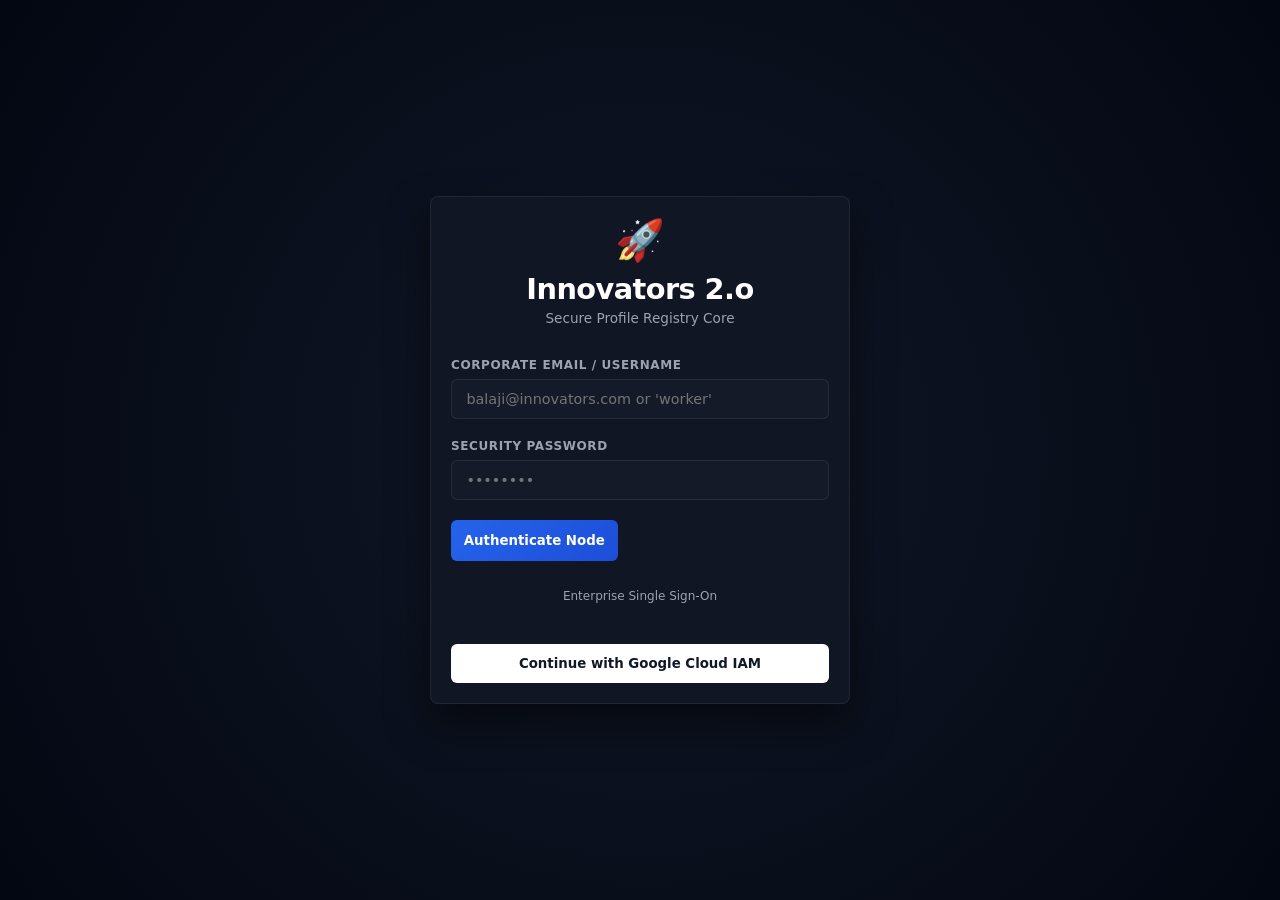
==== index.html @ ee692e18 "Add files via upload" ====
<!DOCTYPE html>
<html lang="en" data-theme="dark">
<head>
    <meta charset="UTF-8">
    <meta name="viewport" content="width=device-width, initial-scale=1.0">
    <title>Innovators 2.o - Enterprise Entry Node</title>
    <link rel="stylesheet" href="css/style.css">
</head>
<body>

    <div id="toast-container" class="toast-container"></div>

    <div class="login-page-wrapper">
        <div class="ambient-glow glow-1"></div>
        <div class="ambient-glow glow-2"></div>
        
        <div class="glass-card login-card animate-fade-in">
            <div class="login-header">
                <div class="company-logo-badge">🚀</div>
                <h1 class="brand-title">Innovators 2.o</h1>
                <p class="brand-tagline">Secure Profile Registry Core</p>
            </div>
            
            <form id="login-form" class="auth-form">
                <div class="form-group">
                    <label>Corporate Email / Username</label>
                    <input type="text" id="login-email" placeholder="balaji@innovators.com or 'worker'" required autocomplete="off">
                </div>
                <div class="form-group">
                    <label>Security Password</label>
                    <input type="password" id="login-password" placeholder="••••••••" required autocomplete="off">
                </div>
                <button type="submit" class="primary-btn full-width">Authenticate Node</button>
            </form>

            <div class="oauth-divider"><span>Enterprise Single Sign-On</span></div>
            <button type="button" id="btn-google-login" class="google-btn">Continue with Google Cloud IAM</button>
        </div>
    </div>

    <div id="google-modal-portal" class="modal-backdrop hidden">
        <div class="glass-card modal-window animate-fade-in">
            <h3>Google Workspace Identity Linker</h3>
            <p style="margin-bottom: 1.5rem; color: var(--text-secondary); font-size: 0.9rem;">Select an active profile connection state to bypass manual validation entry:</p>
            <div class="google-profiles-list">
                <button class="google-profile-option" data-target-email="balaji@innovators.com">
                    <div class="g-avatar">👑</div>
                    <div class="g-info"><h4>Balaji (Head Director)</h4><p>balaji@innovators.com</p></div>
                </button>
                <button class="google-profile-option" data-target-email="worker">
                    <div class="g-avatar">👨‍💻</div>
                    <div class="g-info"><h4>Arun Kumar S (Worker Node)</h4><p>worker@innovators.com</p></div>
                </button>
            </div>
            <button type="button" class="secondary-btn full-width" id="close-google-modal" style="margin-top: 1.25rem;">Cancel Link</button>
        </div>
    </div>

    <script src="js/app.js"></script>
</body>
</html>
---- css/style.css ----
/* ==========================================================================
   INNOVATORS 2.O PRESTIGE THEME MATRICES - UNIFIED CONFIG
   ========================================================================== */

:root {
    --bg-primary: #0A0D1A;
    --bg-secondary: #111625;
    --bg-glass: rgba(17, 22, 37, 0.7);
    --border-glass: rgba(255, 255, 255, 0.07);
    --primary-color: #2563EB;
    --primary-hover: #1D4ED8;
    --gold-accent: #EAB308;
    --text-main: #F3F4F6;
    --text-secondary: #9CA3AF;
}

* { margin: 0; padding: 0; box-sizing: border-box; font-family: system-ui, -apple-system, sans-serif; }
body { background-color: var(--bg-primary); color: var(--text-main); overflow-x: hidden; height: 100vh; }

/* REGISTRY AUTH CONTROL VISUALS */
.login-page-wrapper {
    position: relative; height: 100vh; display: flex; align-items: center; justify-content: center;
    background: radial-gradient(circle at 50% 50%, #111827, #030712);
}
.login-card { width: 100%; max-width: 420px; padding: 2.5rem; border-radius: 14px; background: var(--bg-glass); border: 1px solid var(--border-glass); backdrop-filter: blur(14px); box-shadow: 0 20px 40px rgba(0,0,0,0.5); }
.login-header { text-align: center; margin-bottom: 2rem; }
.company-logo-badge { font-size: 2.5rem; margin-bottom: 0.5rem; }
.brand-title { font-size: 1.8rem; font-weight: 800; color: #FFF; letter-spacing: -0.02em; }
.brand-tagline { color: var(--text-secondary); font-size: 0.85rem; margin-top: 0.25rem; }

/* REUSABLE PREMIUM ELEMENT DECORATIONS */
.form-group { margin-bottom: 1.25rem; display: flex; flex-direction: column; gap: 0.4rem; }
.form-group label { font-size: 0.75rem; font-weight: 700; color: var(--text-secondary); text-transform: uppercase; letter-spacing: 0.05em; }
.form-group input, .form-group select, .form-group textarea {
    padding: 0.7rem 0.9rem; background: rgba(255,255,255,0.02); border: 1px solid var(--border-glass); border-radius: 6px; color: #FFF; font-size: 0.9rem; transition: all 0.2s;
}
.form-group input:focus, .form-group select:focus, .form-group textarea:focus { outline: none; border-color: var(--primary-color); background: rgba(255,255,255,0.05); }

/* SYSTEM ACTION BUTTON CHANNELS */
.primary-btn { background: linear-gradient(135deg, var(--primary-color), var(--primary-hover)); color: white; border: none; padding: 0.8rem; border-radius: 6px; font-weight: 600; cursor: pointer; transition: transform 0.1s, opacity 0.2s; }
.primary-btn:hover { opacity: 0.95; }
.primary-btn:active { transform: scale(0.98); }
.secondary-btn { background: rgba(255,255,255,0.04); border: 1px solid var(--border-glass); color: var(--text-main); padding: 0.5rem 1rem; border-radius: 6px; cursor: pointer; font-size: 0.85rem; }
.secondary-btn:hover { background: rgba(255,255,255,0.08); }
.google-btn { width: 100%; padding: 0.75rem; background: #FFF; color: #111827; border: none; border-radius: 6px; font-weight: 600; cursor: pointer; margin-top: 1rem; }
.oauth-divider { text-align: center; margin: 1.5rem 0; position: relative; }
.oauth-divider span { background: #111625; padding: 0 0.75rem; color: var(--text-secondary); font-size: 0.75rem; }

/* MODAL SELECTION SYSTEMS */
.modal-backdrop { position: fixed; top: 0; left: 0; width: 100%; height: 100%; background: rgba(0,0,0,0.8); display: flex; align-items: center; justify-content: center; z-index: 999; }
.modal-window { width: 90%; max-width: 440px; padding: 2rem; border-radius: 12px; background: var(--bg-secondary); border: 1px solid var(--border-glass); }
.google-profile-option { display: flex; align-items: center; gap: 1rem; width: 100%; padding: 0.85rem; background: rgba(255,255,255,0.02); border: 1px solid var(--border-glass); border-radius: 6px; margin-top: 0.75rem; cursor: pointer; text-align: left; color: white; }
.google-profile-option:hover { border-color: var(--gold-accent); background: rgba(255,255,255,0.05); }
.g-avatar { font-size: 1.5rem; }
.g-info h4 { font-size: 0.9rem; margin-bottom: 0.1rem; }
.g-info p { font-size: 0.75rem; color: var(--text-secondary); }

/* MAIN FRAME PANELS STRATEGIES */
.dashboard-root-container { display: flex; height: 100vh; width: 100vw; overflow: hidden; }
.sidebar-wrapper { width: 260px; background: var(--bg-secondary); border-right: 1px solid var(--border-glass); display: flex; flex-direction: column; justify-content: space-between; padding: 1.25rem; flex-shrink: 0; }
.sidebar-brand { display: flex; align-items: center; gap: 0.5rem; margin-bottom: 1.5rem; }
.sidebar-nav { display: flex; flex-direction: column; gap: 0.4rem; flex: 1; }
.nav-item-link { display: block; padding: 0.75rem 0.9rem; color: var(--text-secondary); text-decoration: none; border-radius: 6px; font-size: 0.85rem; font-weight: 500; transition: all 0.2s; }
.nav-item-link:hover, .nav-item-link.active { background: rgba(37, 99, 235, 0.1); color: #FFF; }
.nav-item-link.active { border-left: 3px solid var(--primary-color); color: white; }
.sidebar-footer { border-top: 1px solid var(--border-glass); padding-top: 1rem; }
.user-quick-profile { display: flex; align-items: center; gap: 0.5rem; margin-bottom: 0.75rem; }
.avatar-small { width: 32px; height: 32px; background: var(--primary-color); border-radius: 50%; display: flex; align-items: center; justify-content: center; font-weight: bold; font-size: 0.85rem; }
.user-quick-profile .meta h4 { font-size: 0.85rem; white-space: nowrap; overflow: hidden; text-overflow: ellipsis; max-width: 160px; }
.user-quick-profile .meta p { font-size: 0.7rem; }
.logout-trigger { width: 100%; padding: 0.45rem; background: rgba(239, 68, 68, 0.08); color: #EF4444; border: 1px solid rgba(239,68,68,0.15); border-radius: 6px; cursor: pointer; font-size: 0.8rem; }
.logout-trigger:hover { background: rgba(239, 68, 68, 0.15); }

.main-content-window { flex: 1; display: flex; flex-direction: column; background: var(--bg-primary); overflow: hidden; }
.top-nav-bar { height: 60px; border-bottom: 1px solid var(--border-glass); display: flex; align-items: center; justify-content: space-between; padding: 0 1.5rem; background: var(--bg-secondary); flex-shrink: 0; }
.top-nav-bar h2 { font-size: 1.1rem; color: #FFF; }
.live-clock-widget { font-family: monospace; font-size: 0.9rem; color: var(--gold-accent); background: rgba(0,0,0,0.2); padding: 0.25rem 0.6rem; border-radius: 4px; border: 1px solid var(--border-glass); }

.dispatch-banner { background: linear-gradient(90deg, #7C2D12, #9A3412); padding: 0.6rem 1.5rem; font-size: 0.8rem; border-bottom: 1px solid rgba(249,115,22,0.2); color: #FFEDD5; }
.dashboard-viewport-scroll { flex: 1; overflow-y: auto; }
.view-padding { padding: 1.5rem; }

/* COMPONENT CARDS ARRAYS */
.welcome-banner-hero { padding: 2rem; border-radius: 8px; background: linear-gradient(135deg, #1E3A8A, #172554); margin-bottom: 1.5rem; }
.welcome-banner-hero.admin-gradient { background: linear-gradient(135deg, #4C1D95, #2E1065); }
.welcome-banner-hero h1 { font-size: 1.5rem; margin-bottom: 0.4rem; letter-spacing: -0.01em; }
.welcome-banner-hero p { font-size: 0.85rem; color: #E2E8F0; opacity: 0.9; }

.glass-card { background: var(--bg-secondary); border: 1px solid var(--border-glass); border-radius: 8px; padding: 1.25rem; }
.dynamic-gap { margin-bottom: 1.25rem; }
.grid-form { display: grid; grid-template-columns: repeat(auto-fit, minmax(200px, 1fr)); gap: 1rem; }
.full-width { grid-column: 1 / -1; }
.form-section-divider { border-bottom: 1px solid var(--border-glass); margin: 0.5rem 0; padding-bottom: 0.2rem; font-weight: 700; color: var(--gold-accent); font-size: 0.8rem; text-transform: uppercase; letter-spacing: 0.05em; }

.dispatch-form-layout { display: flex; gap: 1rem; flex-wrap: wrap; align-items: flex-end; }

/* EDIT PROFILE STRUCTS */
.profile-layout-header { display: flex; align-items: center; gap: 1.25rem; margin-bottom: 1.5rem; padding-bottom: 1.25rem; border-bottom: 1px solid var(--border-glass); }
.avatar-large-preview { width: 64px; height: 64px; background: var(--primary-color); border-radius: 50%; display: flex; align-items: center; justify-content: center; font-size: 1.75rem; font-weight: 800; border: 2px solid var(--border-glass); }
.header-text-block h2 { font-size: 1.3rem; color: #FFF; }
.badge-role { font-size: 0.8rem; font-weight: 600; }

/* COMPREHENSIVE DATA OVERVIEW TABLES */
.control-table-wrapper { padding: 0; overflow: hidden; }
.table-header-toolbar { padding: 1rem 1.25rem; display: flex; justify-content: space-between; align-items: center; border-bottom: 1px solid var(--border-glass); gap: 1rem; flex-wrap: wrap; }
.table-header-toolbar h3 { font-size: 1rem; }
.table-header-toolbar input { padding: 0.45rem 0.8rem; background: var(--bg-primary); border: 1px solid var(--border-glass); border-radius: 6px; color: white; width: 260px; font-size: 0.85rem; }
.table-scroll-container { overflow-x: auto; }
.data-table-premium { width: 100%; border-collapse: collapse; text-align: left; font-size: 0.85rem; min-width: 800px; }
.data-table-premium th { background: rgba(0,0,0,0.15); padding: 0.85rem 1rem; color: var(--text-secondary); font-weight: 600; border-bottom: 1px solid var(--border-glass); text-transform: uppercase; font-size: 0.75rem; letter-spacing: 0.02em; }
.data-table-premium td { padding: 1rem; border-bottom: 1px solid var(--border-glass); vertical-align: top; line-height: 1.4; }

.status-pill { display: inline-block; padding: 0.15rem 0.4rem; border-radius: 4px; font-size: 0.7rem; font-weight: bold; background: rgba(255,255,255,0.06); color: var(--text-main); }

/* SYSTEM TOAST ALERTS */
.toast-container { position: fixed; bottom: 1.5rem; right: 1.5rem; z-index: 10000; display: flex; flex-direction: column; gap: 0.5rem; }
.toast-msg { background: #059669; color: white; padding: 0.75rem 1.25rem; border-radius: 6px; box-shadow: 0 10px 15px rgba(0,0,0,0.4); font-weight: 500; font-size: 0.85rem; }
.toast-msg.error { background: #DC2626; }

/* UTILITIES & ANIMATIONS */
.hidden { display: none !important; }
.gold-text { color: var(--gold-accent); }
.animate-fade-in { animation: fadeIn 0.25s cubic-bezier(0.4, 0, 0.2, 1); }
@keyframes fadeIn { from { opacity: 0; transform: translateY(4px); } to { opacity: 1; transform: translateY(0); } }
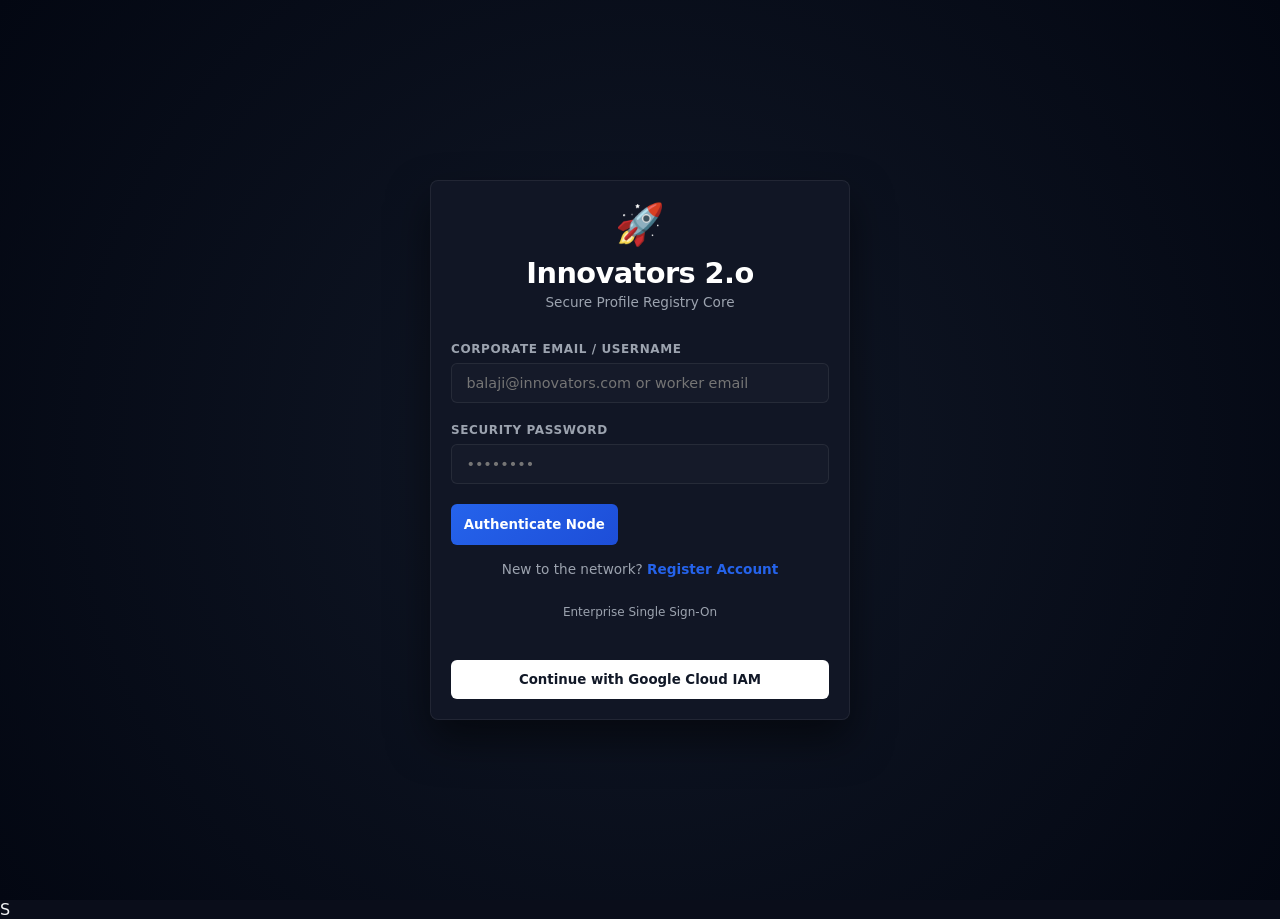
==== commit 3616ba17: "Update index.html" ====
--- a/index.html
+++ b/index.html
@@ -21,17 +21,47 @@
                 <p class="brand-tagline">Secure Profile Registry Core</p>
             </div>
             
-            <form id="login-form" class="auth-form">
-                <div class="form-group">
-                    <label>Corporate Email / Username</label>
-                    <input type="text" id="login-email" placeholder="balaji@innovators.com or 'worker'" required autocomplete="off">
-                </div>
-                <div class="form-group">
-                    <label>Security Password</label>
-                    <input type="password" id="login-password" placeholder="••••••••" required autocomplete="off">
-                </div>
-                <button type="submit" class="primary-btn full-width">Authenticate Node</button>
-            </form>
+            <div id="login-panel">
+                <form id="login-form" class="auth-form">
+                    <div class="form-group">
+                        <label>Corporate Email / Username</label>
+                        <input type="text" id="login-email" placeholder="balaji@innovators.com or worker email" required autocomplete="off">
+                    </div>
+                    <div class="form-group">
+                        <label>Security Password</label>
+                        <input type="password" id="login-password" placeholder="••••••••" required autocomplete="off">
+                    </div>
+                    <button type="submit" class="primary-btn full-width">Authenticate Node</button>
+                </form>
+                <p style="text-align: center; margin-top: 1rem; font-size: 0.85rem; color: var(--text-secondary);">
+                    New to the network? <a href="#" id="go-to-register" style="color: var(--primary-color); text-decoration: none; font-weight: 600;">Register Account</a>
+                </p>
+            </div>
+
+            <div id="register-panel" class="hidden">
+                <form id="register-form" class="auth-form">
+                    <div class="form-group">
+                        <label>Full Legal Name</label>
+                        <input type="text" id="reg-name" placeholder="Arun Kumar S" required autocomplete="off">
+                    </div>
+                    <div class="form-group">
+                        <label>Corporate Email</label>
+                        <input type="email" id="reg-email" placeholder="username@innovators.com" required autocomplete="off">
+                    </div>
+                    <div class="form-group">
+                        <label>Create Security Password</label>
+                        <input type="password" id="reg-password" placeholder="••••••••" required autocomplete="off">
+                    </div>
+                    <div class="form-group">
+                        <label>Department Core Hub</label>
+                        <input type="text" id="reg-dept" placeholder="Full Stack Core" required autocomplete="off">
+                    </div>
+                    <button type="submit" class="primary-btn full-width" style="background: linear-gradient(135deg, #10B981, #059669);">Create Account & Registry Node</button>
+                </form>
+                <p style="text-align: center; margin-top: 1rem; font-size: 0.85rem; color: var(--text-secondary);">
+                    Already verified? <a href="#" id="go-to-login" style="color: var(--primary-color); text-decoration: none; font-weight: 600;">Back to Login</a>
+                </p>
+            </div>
 
             <div class="oauth-divider"><span>Enterprise Single Sign-On</span></div>
             <button type="button" id="btn-google-login" class="google-btn">Continue with Google Cloud IAM</button>
@@ -58,4 +88,4 @@
 
     <script src="js/app.js"></script>
 </body>
-</html>+</html>S
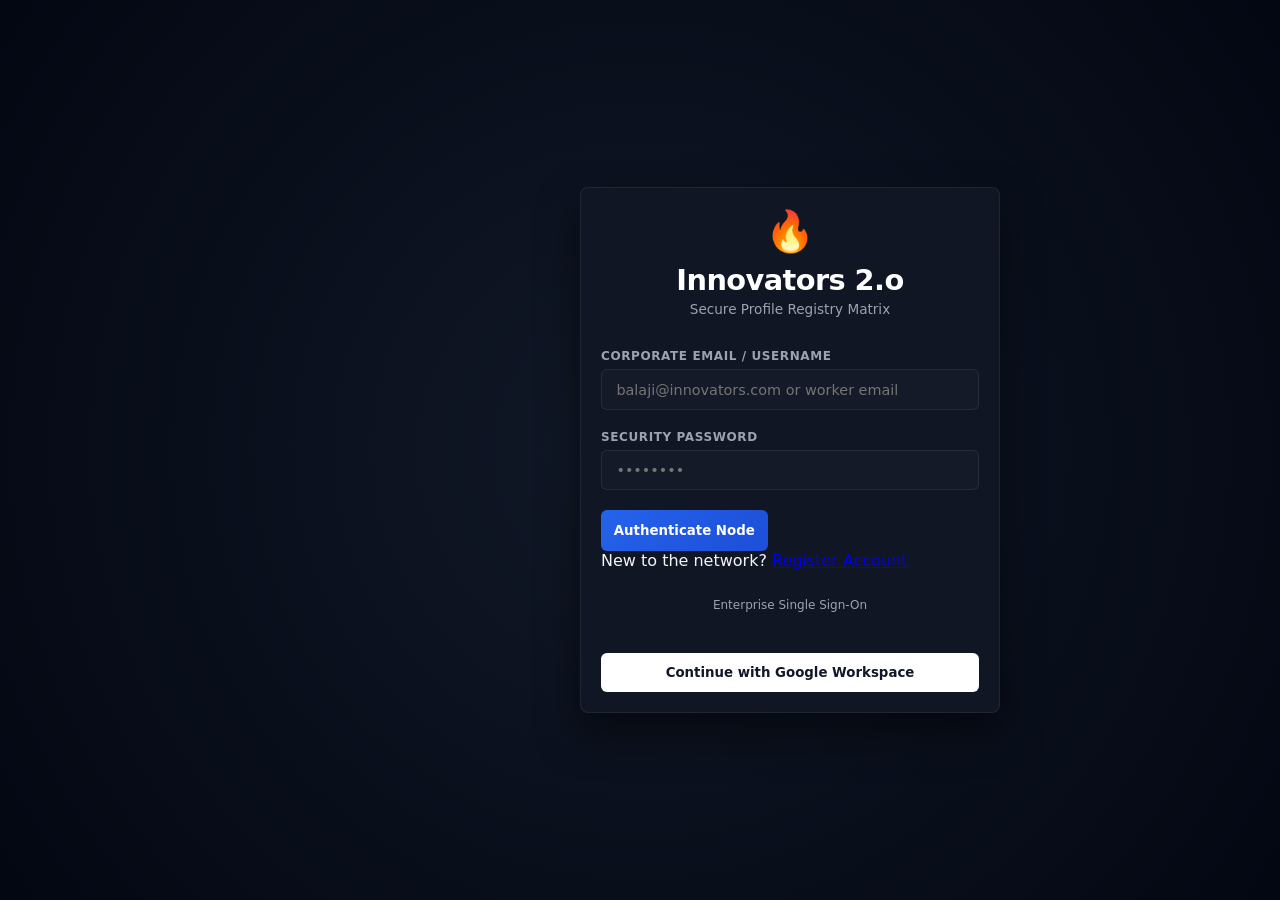
==== commit af4ecb91: "Update index.html" ====
--- a/index.html
+++ b/index.html
@@ -3,7 +3,7 @@
 <head>
     <meta charset="UTF-8">
     <meta name="viewport" content="width=device-width, initial-scale=1.0">
-    <title>Innovators 2.o - Enterprise Entry Node</title>
+    <title>Innovators 2.o - Security Gateway Node</title>
     <link rel="stylesheet" href="css/style.css">
 </head>
 <body>
@@ -11,14 +11,14 @@
     <div id="toast-container" class="toast-container"></div>
 
     <div class="login-page-wrapper">
-        <div class="ambient-glow glow-1"></div>
-        <div class="ambient-glow glow-2"></div>
+        <canvas id="login-fire-canvas"></canvas>
+        <div class="fire-overlay-glow"></div>
         
         <div class="glass-card login-card animate-fade-in">
             <div class="login-header">
-                <div class="company-logo-badge">🚀</div>
+                <div class="company-logo-badge">🔥</div>
                 <h1 class="brand-title">Innovators 2.o</h1>
-                <p class="brand-tagline">Secure Profile Registry Core</p>
+                <p class="brand-tagline">Secure Profile Registry Matrix</p>
             </div>
             
             <div id="login-panel">
@@ -31,10 +31,10 @@
                         <label>Security Password</label>
                         <input type="password" id="login-password" placeholder="••••••••" required autocomplete="off">
                     </div>
-                    <button type="submit" class="primary-btn full-width">Authenticate Node</button>
+                    <button type="submit" class="primary-btn full-width fire-button">Authenticate Node</button>
                 </form>
-                <p style="text-align: center; margin-top: 1rem; font-size: 0.85rem; color: var(--text-secondary);">
-                    New to the network? <a href="#" id="go-to-register" style="color: var(--primary-color); text-decoration: none; font-weight: 600;">Register Account</a>
+                <p class="panel-switch-text">
+                    New to the network? <a href="#" id="go-to-register">Register Account</a>
                 </p>
             </div>
 
@@ -56,36 +56,35 @@
                         <label>Department Core Hub</label>
                         <input type="text" id="reg-dept" placeholder="Full Stack Core" required autocomplete="off">
                     </div>
-                    <button type="submit" class="primary-btn full-width" style="background: linear-gradient(135deg, #10B981, #059669);">Create Account & Registry Node</button>
+                    <button type="submit" class="primary-btn full-width register-fire-button">Create Operational Registry Node</button>
                 </form>
-                <p style="text-align: center; margin-top: 1rem; font-size: 0.85rem; color: var(--text-secondary);">
-                    Already verified? <a href="#" id="go-to-login" style="color: var(--primary-color); text-decoration: none; font-weight: 600;">Back to Login</a>
+                <p class="panel-switch-text">
+                    Already verified? <a href="#" id="go-to-login">Back to Login Gateway</a>
                 </p>
             </div>
 
             <div class="oauth-divider"><span>Enterprise Single Sign-On</span></div>
-            <button type="button" id="btn-google-login" class="google-btn">Continue with Google Cloud IAM</button>
+            <button type="button" id="btn-google-login" class="google-btn">Continue with Google Workspace</button>
         </div>
     </div>
 
     <div id="google-modal-portal" class="modal-backdrop hidden">
         <div class="glass-card modal-window animate-fade-in">
-            <h3>Google Workspace Identity Linker</h3>
-            <p style="margin-bottom: 1.5rem; color: var(--text-secondary); font-size: 0.9rem;">Select an active profile connection state to bypass manual validation entry:</p>
-            <div class="google-profiles-list">
-                <button class="google-profile-option" data-target-email="balaji@innovators.com">
-                    <div class="g-avatar">👑</div>
-                    <div class="g-info"><h4>Balaji (Head Director)</h4><p>balaji@innovators.com</p></div>
-                </button>
-                <button class="google-profile-option" data-target-email="worker">
-                    <div class="g-avatar">👨‍💻</div>
-                    <div class="g-info"><h4>Arun Kumar S (Worker Node)</h4><p>worker@innovators.com</p></div>
-                </button>
-            </div>
-            <button type="button" class="secondary-btn full-width" id="close-google-modal" style="margin-top: 1.25rem;">Cancel Link</button>
+            <h3 style="color: #FFF; margin-bottom: 0.5rem;">Google Workspace IAM Gateway</h3>
+            <p style="margin-bottom: 1.25rem; color: var(--text-secondary); font-size: 0.85rem; line-height: 1.4;">
+                Enter any Google account email. Logging in with <strong>balaji@innovators.com</strong> grants Head access instantly. Any other email instantly provisions a Worker slot.
+            </p>
+            <form id="google-sso-dynamic-form">
+                <div class="form-group">
+                    <label>Google Mail Address</label>
+                    <input type="email" id="google-sso-email" placeholder="name@yourdomain.com" required autocomplete="off">
+                </div>
+                <button type="submit" class="primary-btn full-width fire-button" style="margin-top: 0.5rem;">Authorize Google Identity</button>
+                <button type="button" class="secondary-btn full-width" id="close-google-modal" style="margin-top: 0.75rem;">Abort Connection</button>
+            </form>
         </div>
     </div>
 
     <script src="js/app.js"></script>
 </body>
-</html>S
+</html>
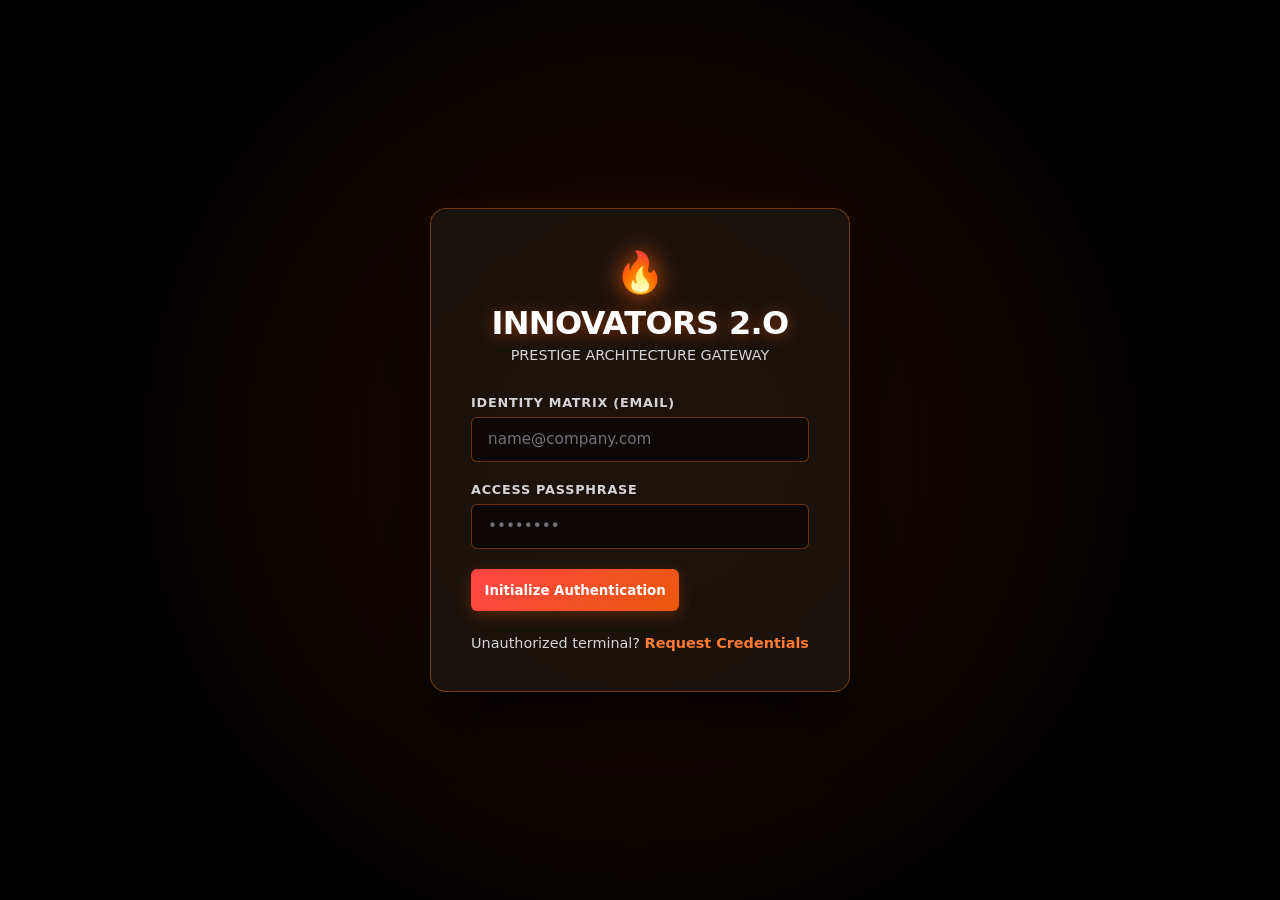
==== commit 63638c76: "Update index.html" ====
--- a/index.html
+++ b/index.html
@@ -1,90 +1,45 @@
 <!DOCTYPE html>
-<html lang="en" data-theme="dark">
+<html lang="en">
 <head>
     <meta charset="UTF-8">
     <meta name="viewport" content="width=device-width, initial-scale=1.0">
-    <title>Innovators 2.o - Security Gateway Node</title>
+    <title>Innovators 2.0 - Secure Login</title>
     <link rel="stylesheet" href="css/style.css">
 </head>
 <body>
 
-    <div id="toast-container" class="toast-container"></div>
+    <div class="login-page-wrapper">
+        
+        <canvas id="login-fire-canvas"></canvas>
+        
+        <div class="fire-overlay-glow"></div>
 
-    <div class="login-page-wrapper">
-        <canvas id="login-fire-canvas"></canvas>
-        <div class="fire-overlay-glow"></div>
-        
-        <div class="glass-card login-card animate-fade-in">
+        <div class="login-card animate-fade-in">
             <div class="login-header">
                 <div class="company-logo-badge">🔥</div>
-                <h1 class="brand-title">Innovators 2.o</h1>
-                <p class="brand-tagline">Secure Profile Registry Matrix</p>
-            </div>
-            
-            <div id="login-panel">
-                <form id="login-form" class="auth-form">
-                    <div class="form-group">
-                        <label>Corporate Email / Username</label>
-                        <input type="text" id="login-email" placeholder="balaji@innovators.com or worker email" required autocomplete="off">
-                    </div>
-                    <div class="form-group">
-                        <label>Security Password</label>
-                        <input type="password" id="login-password" placeholder="••••••••" required autocomplete="off">
-                    </div>
-                    <button type="submit" class="primary-btn full-width fire-button">Authenticate Node</button>
-                </form>
-                <p class="panel-switch-text">
-                    New to the network? <a href="#" id="go-to-register">Register Account</a>
-                </p>
+                <h1 class="brand-title">INNOVATORS 2.O</h1>
+                <p class="brand-tagline">PRESTIGE ARCHITECTURE GATEWAY</p>
             </div>
 
-            <div id="register-panel" class="hidden">
-                <form id="register-form" class="auth-form">
-                    <div class="form-group">
-                        <label>Full Legal Name</label>
-                        <input type="text" id="reg-name" placeholder="Arun Kumar S" required autocomplete="off">
-                    </div>
-                    <div class="form-group">
-                        <label>Corporate Email</label>
-                        <input type="email" id="reg-email" placeholder="username@innovators.com" required autocomplete="off">
-                    </div>
-                    <div class="form-group">
-                        <label>Create Security Password</label>
-                        <input type="password" id="reg-password" placeholder="••••••••" required autocomplete="off">
-                    </div>
-                    <div class="form-group">
-                        <label>Department Core Hub</label>
-                        <input type="text" id="reg-dept" placeholder="Full Stack Core" required autocomplete="off">
-                    </div>
-                    <button type="submit" class="primary-btn full-width register-fire-button">Create Operational Registry Node</button>
-                </form>
-                <p class="panel-switch-text">
-                    Already verified? <a href="#" id="go-to-login">Back to Login Gateway</a>
-                </p>
-            </div>
+            <form class="auth-form" onsubmit="event.preventDefault();">
+                <div class="form-group">
+                    <label for="login-email">Identity Matrix (Email)</label>
+                    <input type="email" id="login-email" placeholder="name@company.com" required>
+                </div>
 
-            <div class="oauth-divider"><span>Enterprise Single Sign-On</span></div>
-            <button type="button" id="btn-google-login" class="google-btn">Continue with Google Workspace</button>
+                <div class="form-group">
+                    <label for="login-password">Access Passphrase</label>
+                    <input type="password" id="login-password" placeholder="••••••••" required>
+                </div>
+
+                <button type="submit" class="primary-btn fire-button">Initialize Authentication</button>
+            </form>
+
+            <p class="panel-switch-text">
+                Unauthorized terminal? <a href="#">Request Credentials</a>
+            </p>
         </div>
     </div>
 
-    <div id="google-modal-portal" class="modal-backdrop hidden">
-        <div class="glass-card modal-window animate-fade-in">
-            <h3 style="color: #FFF; margin-bottom: 0.5rem;">Google Workspace IAM Gateway</h3>
-            <p style="margin-bottom: 1.25rem; color: var(--text-secondary); font-size: 0.85rem; line-height: 1.4;">
-                Enter any Google account email. Logging in with <strong>balaji@innovators.com</strong> grants Head access instantly. Any other email instantly provisions a Worker slot.
-            </p>
-            <form id="google-sso-dynamic-form">
-                <div class="form-group">
-                    <label>Google Mail Address</label>
-                    <input type="email" id="google-sso-email" placeholder="name@yourdomain.com" required autocomplete="off">
-                </div>
-                <button type="submit" class="primary-btn full-width fire-button" style="margin-top: 0.5rem;">Authorize Google Identity</button>
-                <button type="button" class="secondary-btn full-width" id="close-google-modal" style="margin-top: 0.75rem;">Abort Connection</button>
-            </form>
-        </div>
-    </div>
-
-    <script src="js/app.js"></script>
 </body>
 </html>
--- a/css/style.css
+++ b/css/style.css
@@ -1,124 +1,681 @@
 /* ==========================================================================
-   INNOVATORS 2.O PRESTIGE THEME MATRICES - UNIFIED CONFIG
+   INNOVATORS 2.O HIGH-CONTRAST FIRE THEME MATRICES
    ========================================================================== */
 
 :root {
-    --bg-primary: #0A0D1A;
-    --bg-secondary: #111625;
-    --bg-glass: rgba(17, 22, 37, 0.7);
-    --border-glass: rgba(255, 255, 255, 0.07);
-    --primary-color: #2563EB;
-    --primary-hover: #1D4ED8;
-    --gold-accent: #EAB308;
-    --text-main: #F3F4F6;
-    --text-secondary: #9CA3AF;
-}
-
-* { margin: 0; padding: 0; box-sizing: border-box; font-family: system-ui, -apple-system, sans-serif; }
-body { background-color: var(--bg-primary); color: var(--text-main); overflow-x: hidden; height: 100vh; }
-
-/* REGISTRY AUTH CONTROL VISUALS */
+    /* Enhanced contrast backgrounds to separate cards from the deep black canvas */
+    --bg-primary: #050403;
+    --bg-secondary: #18110B; 
+    --bg-glass: rgba(28, 20, 14, 0.9);
+    --border-glass: rgba(249, 115, 22, 0.4); /* Made borders brighter for structural definition */
+    --primary-color: #EA580C;
+    --primary-hover: #FF6B1A;
+    --gold-accent: #FBBF24; /* Elevated gold brightness */
+    --text-main: #FFFFFF;   /* Pure white text base */
+    --text-secondary: #D4D4D8; /* Light gray text for high visibility subtitles */
+}
+
+* { 
+    margin: 0; 
+    padding: 0; 
+    box-sizing: border-box; 
+    font-family: system-ui, -apple-system, sans-serif; 
+}
+
+body { 
+    background-color: var(--bg-primary); 
+    color: var(--text-main); 
+    overflow-x: hidden; 
+    height: 100vh; 
+}
+
+/* Global Heading Normalization - Forces all topics to stand out in bright white */
+h1, h2, h3, h4, h5, h6 {
+    color: #FFFFFF !important;
+    font-weight: 700;
+    letter-spacing: -0.01em;
+}
+
+/* ==========================================================================
+   BULLETPROOF FIRE GATEWAY LAYOUT (FIXED LAYER MATRIX)
+   ========================================================================== */
+
 .login-page-wrapper {
-    position: relative; height: 100vh; display: flex; align-items: center; justify-content: center;
-    background: radial-gradient(circle at 50% 50%, #111827, #030712);
-}
-.login-card { width: 100%; max-width: 420px; padding: 2.5rem; border-radius: 14px; background: var(--bg-glass); border: 1px solid var(--border-glass); backdrop-filter: blur(14px); box-shadow: 0 20px 40px rgba(0,0,0,0.5); }
-.login-header { text-align: center; margin-bottom: 2rem; }
-.company-logo-badge { font-size: 2.5rem; margin-bottom: 0.5rem; }
-.brand-title { font-size: 1.8rem; font-weight: 800; color: #FFF; letter-spacing: -0.02em; }
-.brand-tagline { color: var(--text-secondary); font-size: 0.85rem; margin-top: 0.25rem; }
-
-/* REUSABLE PREMIUM ELEMENT DECORATIONS */
-.form-group { margin-bottom: 1.25rem; display: flex; flex-direction: column; gap: 0.4rem; }
-.form-group label { font-size: 0.75rem; font-weight: 700; color: var(--text-secondary); text-transform: uppercase; letter-spacing: 0.05em; }
-.form-group input, .form-group select, .form-group textarea {
-    padding: 0.7rem 0.9rem; background: rgba(255,255,255,0.02); border: 1px solid var(--border-glass); border-radius: 6px; color: #FFF; font-size: 0.9rem; transition: all 0.2s;
-}
-.form-group input:focus, .form-group select:focus, .form-group textarea:focus { outline: none; border-color: var(--primary-color); background: rgba(255,255,255,0.05); }
-
-/* SYSTEM ACTION BUTTON CHANNELS */
-.primary-btn { background: linear-gradient(135deg, var(--primary-color), var(--primary-hover)); color: white; border: none; padding: 0.8rem; border-radius: 6px; font-weight: 600; cursor: pointer; transition: transform 0.1s, opacity 0.2s; }
-.primary-btn:hover { opacity: 0.95; }
-.primary-btn:active { transform: scale(0.98); }
-.secondary-btn { background: rgba(255,255,255,0.04); border: 1px solid var(--border-glass); color: var(--text-main); padding: 0.5rem 1rem; border-radius: 6px; cursor: pointer; font-size: 0.85rem; }
-.secondary-btn:hover { background: rgba(255,255,255,0.08); }
-.google-btn { width: 100%; padding: 0.75rem; background: #FFF; color: #111827; border: none; border-radius: 6px; font-weight: 600; cursor: pointer; margin-top: 1rem; }
-.oauth-divider { text-align: center; margin: 1.5rem 0; position: relative; }
-.oauth-divider span { background: #111625; padding: 0 0.75rem; color: var(--text-secondary); font-size: 0.75rem; }
-
-/* MODAL SELECTION SYSTEMS */
-.modal-backdrop { position: fixed; top: 0; left: 0; width: 100%; height: 100%; background: rgba(0,0,0,0.8); display: flex; align-items: center; justify-content: center; z-index: 999; }
-.modal-window { width: 90%; max-width: 440px; padding: 2rem; border-radius: 12px; background: var(--bg-secondary); border: 1px solid var(--border-glass); }
-.google-profile-option { display: flex; align-items: center; gap: 1rem; width: 100%; padding: 0.85rem; background: rgba(255,255,255,0.02); border: 1px solid var(--border-glass); border-radius: 6px; margin-top: 0.75rem; cursor: pointer; text-align: left; color: white; }
-.google-profile-option:hover { border-color: var(--gold-accent); background: rgba(255,255,255,0.05); }
-.g-avatar { font-size: 1.5rem; }
-.g-info h4 { font-size: 0.9rem; margin-bottom: 0.1rem; }
-.g-info p { font-size: 0.75rem; color: var(--text-secondary); }
-
-/* MAIN FRAME PANELS STRATEGIES */
-.dashboard-root-container { display: flex; height: 100vh; width: 100vw; overflow: hidden; }
-.sidebar-wrapper { width: 260px; background: var(--bg-secondary); border-right: 1px solid var(--border-glass); display: flex; flex-direction: column; justify-content: space-between; padding: 1.25rem; flex-shrink: 0; }
-.sidebar-brand { display: flex; align-items: center; gap: 0.5rem; margin-bottom: 1.5rem; }
-.sidebar-nav { display: flex; flex-direction: column; gap: 0.4rem; flex: 1; }
-.nav-item-link { display: block; padding: 0.75rem 0.9rem; color: var(--text-secondary); text-decoration: none; border-radius: 6px; font-size: 0.85rem; font-weight: 500; transition: all 0.2s; }
-.nav-item-link:hover, .nav-item-link.active { background: rgba(37, 99, 235, 0.1); color: #FFF; }
-.nav-item-link.active { border-left: 3px solid var(--primary-color); color: white; }
-.sidebar-footer { border-top: 1px solid var(--border-glass); padding-top: 1rem; }
-.user-quick-profile { display: flex; align-items: center; gap: 0.5rem; margin-bottom: 0.75rem; }
-.avatar-small { width: 32px; height: 32px; background: var(--primary-color); border-radius: 50%; display: flex; align-items: center; justify-content: center; font-weight: bold; font-size: 0.85rem; }
-.user-quick-profile .meta h4 { font-size: 0.85rem; white-space: nowrap; overflow: hidden; text-overflow: ellipsis; max-width: 160px; }
-.user-quick-profile .meta p { font-size: 0.7rem; }
-.logout-trigger { width: 100%; padding: 0.45rem; background: rgba(239, 68, 68, 0.08); color: #EF4444; border: 1px solid rgba(239,68,68,0.15); border-radius: 6px; cursor: pointer; font-size: 0.8rem; }
-.logout-trigger:hover { background: rgba(239, 68, 68, 0.15); }
-
-.main-content-window { flex: 1; display: flex; flex-direction: column; background: var(--bg-primary); overflow: hidden; }
-.top-nav-bar { height: 60px; border-bottom: 1px solid var(--border-glass); display: flex; align-items: center; justify-content: space-between; padding: 0 1.5rem; background: var(--bg-secondary); flex-shrink: 0; }
-.top-nav-bar h2 { font-size: 1.1rem; color: #FFF; }
-.live-clock-widget { font-family: monospace; font-size: 0.9rem; color: var(--gold-accent); background: rgba(0,0,0,0.2); padding: 0.25rem 0.6rem; border-radius: 4px; border: 1px solid var(--border-glass); }
-
-.dispatch-banner { background: linear-gradient(90deg, #7C2D12, #9A3412); padding: 0.6rem 1.5rem; font-size: 0.8rem; border-bottom: 1px solid rgba(249,115,22,0.2); color: #FFEDD5; }
-.dashboard-viewport-scroll { flex: 1; overflow-y: auto; }
-.view-padding { padding: 1.5rem; }
-
-/* COMPONENT CARDS ARRAYS */
-.welcome-banner-hero { padding: 2rem; border-radius: 8px; background: linear-gradient(135deg, #1E3A8A, #172554); margin-bottom: 1.5rem; }
-.welcome-banner-hero.admin-gradient { background: linear-gradient(135deg, #4C1D95, #2E1065); }
-.welcome-banner-hero h1 { font-size: 1.5rem; margin-bottom: 0.4rem; letter-spacing: -0.01em; }
-.welcome-banner-hero p { font-size: 0.85rem; color: #E2E8F0; opacity: 0.9; }
-
-.glass-card { background: var(--bg-secondary); border: 1px solid var(--border-glass); border-radius: 8px; padding: 1.25rem; }
-.dynamic-gap { margin-bottom: 1.25rem; }
-.grid-form { display: grid; grid-template-columns: repeat(auto-fit, minmax(200px, 1fr)); gap: 1rem; }
-.full-width { grid-column: 1 / -1; }
-.form-section-divider { border-bottom: 1px solid var(--border-glass); margin: 0.5rem 0; padding-bottom: 0.2rem; font-weight: 700; color: var(--gold-accent); font-size: 0.8rem; text-transform: uppercase; letter-spacing: 0.05em; }
-
-.dispatch-form-layout { display: flex; gap: 1rem; flex-wrap: wrap; align-items: flex-end; }
-
-/* EDIT PROFILE STRUCTS */
-.profile-layout-header { display: flex; align-items: center; gap: 1.25rem; margin-bottom: 1.5rem; padding-bottom: 1.25rem; border-bottom: 1px solid var(--border-glass); }
-.avatar-large-preview { width: 64px; height: 64px; background: var(--primary-color); border-radius: 50%; display: flex; align-items: center; justify-content: center; font-size: 1.75rem; font-weight: 800; border: 2px solid var(--border-glass); }
-.header-text-block h2 { font-size: 1.3rem; color: #FFF; }
-.badge-role { font-size: 0.8rem; font-weight: 600; }
-
-/* COMPREHENSIVE DATA OVERVIEW TABLES */
-.control-table-wrapper { padding: 0; overflow: hidden; }
-.table-header-toolbar { padding: 1rem 1.25rem; display: flex; justify-content: space-between; align-items: center; border-bottom: 1px solid var(--border-glass); gap: 1rem; flex-wrap: wrap; }
-.table-header-toolbar h3 { font-size: 1rem; }
-.table-header-toolbar input { padding: 0.45rem 0.8rem; background: var(--bg-primary); border: 1px solid var(--border-glass); border-radius: 6px; color: white; width: 260px; font-size: 0.85rem; }
-.table-scroll-container { overflow-x: auto; }
-.data-table-premium { width: 100%; border-collapse: collapse; text-align: left; font-size: 0.85rem; min-width: 800px; }
-.data-table-premium th { background: rgba(0,0,0,0.15); padding: 0.85rem 1rem; color: var(--text-secondary); font-weight: 600; border-bottom: 1px solid var(--border-glass); text-transform: uppercase; font-size: 0.75rem; letter-spacing: 0.02em; }
-.data-table-premium td { padding: 1rem; border-bottom: 1px solid var(--border-glass); vertical-align: top; line-height: 1.4; }
-
-.status-pill { display: inline-block; padding: 0.15rem 0.4rem; border-radius: 4px; font-size: 0.7rem; font-weight: bold; background: rgba(255,255,255,0.06); color: var(--text-main); }
-
-/* SYSTEM TOAST ALERTS */
-.toast-container { position: fixed; bottom: 1.5rem; right: 1.5rem; z-index: 10000; display: flex; flex-direction: column; gap: 0.5rem; }
-.toast-msg { background: #059669; color: white; padding: 0.75rem 1.25rem; border-radius: 6px; box-shadow: 0 10px 15px rgba(0,0,0,0.4); font-weight: 500; font-size: 0.85rem; }
-.toast-msg.error { background: #DC2626; }
-
-/* UTILITIES & ANIMATIONS */
-.hidden { display: none !important; }
-.gold-text { color: var(--gold-accent); }
-.animate-fade-in { animation: fadeIn 0.25s cubic-bezier(0.4, 0, 0.2, 1); }
-@keyframes fadeIn { from { opacity: 0; transform: translateY(4px); } to { opacity: 1; transform: translateY(0); } }+    position: relative;
+    width: 100vw;
+    height: 100vh;
+    display: flex;
+    align-items: center;
+    justify-content: center;
+    background: #000;
+    overflow: hidden;
+}
+
+#login-fire-canvas {
+    position: fixed; 
+    top: 0;
+    left: 0;
+    width: 100vw !important;
+    height: 100vh !important;
+    pointer-events: none;
+    mix-blend-mode: screen;
+    z-index: 1;
+}
+
+.fire-overlay-glow {
+    position: fixed;
+    top: 0;
+    left: 0;
+    width: 100vw;
+    height: 100vh;
+    pointer-events: none;
+    background: radial-gradient(circle at 50% 50%, rgba(234, 88, 12, 0.15), transparent 70%);
+    z-index: 2;
+}
+
+.login-card { 
+    position: relative;
+    width: 100%;
+    max-width: 420px;
+    padding: 2.5rem;
+    border-radius: 16px;
+    background: var(--bg-glass); 
+    border: 1px solid var(--border-glass); 
+    backdrop-filter: blur(24px);
+    -webkit-backdrop-filter: blur(24px);
+    box-shadow: 0 25px 60px rgba(0, 0, 0, 0.95), 0 0 30px rgba(234, 88, 12, 0.1);
+    z-index: 10;
+}
+
+.login-header { 
+    text-align: center; 
+    margin-bottom: 2rem; 
+}
+
+.company-logo-badge { 
+    font-size: 2.5rem; 
+    margin-bottom: 0.5rem; 
+    filter: drop-shadow(0 0 12px #EA580C); 
+}
+
+.brand-title { 
+    font-size: 2rem; 
+    font-weight: 900; 
+    color: #FFF !important; 
+    letter-spacing: -0.02em; 
+    text-shadow: 0 2px 15px rgba(234, 88, 12, 0.5); 
+}
+
+.brand-tagline { 
+    color: var(--text-secondary); 
+    font-size: 0.9rem; 
+    margin-top: 0.35rem; 
+    font-weight: 500;
+}
+
+/* ==========================================================================
+   FORM CONTROLS & INTERACTIVE COMPONENT SHAPES
+   ========================================================================== */
+
+.auth-form {
+    margin-top: 1rem;
+}
+
+.form-group { 
+    margin-bottom: 1.25rem; 
+    display: flex; 
+    flex-direction: column; 
+    gap: 0.4rem; 
+}
+
+.form-group label { 
+    font-size: 0.8rem; 
+    font-weight: 700; 
+    color: var(--text-secondary); 
+    text-transform: uppercase; 
+    letter-spacing: 0.06em; 
+}
+
+.form-group input, 
+.form-group select, 
+.form-group textarea {
+    padding: 0.8rem 1rem; 
+    background: rgba(10, 7, 5, 0.8); 
+    border: 1px solid rgba(249, 115, 22, 0.4); 
+    border-radius: 6px; 
+    color: #FFFFFF; 
+    font-size: 0.95rem; 
+    transition: all 0.2s;
+}
+
+.form-group input:focus, 
+.form-group select:focus, 
+.form-group textarea:focus { 
+    outline: none; 
+    border-color: #FF7A33; 
+    background: #000000; 
+    box-shadow: 0 0 10px rgba(234, 88, 12, 0.4); 
+}
+
+/* Placeholder visibility fix */
+::placeholder {
+    color: #71717A;
+    opacity: 1;
+}
+
+/* ==========================================================================
+   INTERACTIVE BUTTON ACTIONS
+   ========================================================================== */
+
+.primary-btn { 
+    background: var(--primary-color); 
+    color: #FFFFFF; 
+    border: none; 
+    padding: 0.85rem; 
+    border-radius: 6px; 
+    font-weight: 700; 
+    cursor: pointer; 
+    transition: transform 0.1s, background 0.2s; 
+}
+
+.primary-btn:hover { 
+    background: var(--primary-hover); 
+}
+
+.primary-btn:active { 
+    transform: scale(0.98); 
+}
+
+.fire-button { 
+    background: linear-gradient(135deg, #FF4545, #EA580C); 
+    box-shadow: 0 4px 15px rgba(234, 88, 12, 0.3); 
+}
+
+.register-fire-button { 
+    background: linear-gradient(135deg, #EA580C, #D97706); 
+    box-shadow: 0 4px 15px rgba(217, 119, 6, 0.3); 
+}
+
+.secondary-btn { 
+    background: rgba(255, 255, 255, 0.06); 
+    border: 1px solid rgba(255, 255, 255, 0.2); 
+    color: var(--text-main); 
+    padding: 0.6rem 1.2rem; 
+    border-radius: 6px; 
+    cursor: pointer; 
+    font-size: 0.9rem; 
+    font-weight: 600;
+}
+
+.secondary-btn:hover { 
+    background: rgba(255, 255, 255, 0.12); 
+    border-color: var(--primary-color);
+}
+
+.google-btn { 
+    width: 100%; 
+    padding: 0.8rem; 
+    background: #FFFFFF; 
+    color: #111827; 
+    border: none; 
+    border-radius: 6px; 
+    font-weight: 700; 
+    cursor: pointer; 
+    margin-top: 1rem; 
+    transition: background 0.2s, box-shadow 0.2s; 
+}
+
+.google-btn:hover { 
+    background: #F4F4F5; 
+    box-shadow: 0 0 15px rgba(255, 255, 255, 0.2);
+}
+
+.oauth-divider { 
+    text-align: center; 
+    margin: 1.75rem 0; 
+    position: relative; 
+}
+
+.oauth-divider::before {
+    content: "";
+    position: absolute;
+    top: 50%;
+    left: 0;
+    width: 100%;
+    height: 1px;
+    background: rgba(249, 115, 22, 0.2);
+    z-index: 1;
+}
+
+.oauth-divider span { 
+    position: relative;
+    background: #18110B; 
+    padding: 0 0.85rem; 
+    color: var(--text-secondary); 
+    font-size: 0.8rem; 
+    font-weight: 600;
+    z-index: 2;
+}
+
+.panel-switch-text { 
+    text-align: center; 
+    margin-top: 1.5rem; 
+    font-size: 0.9rem; 
+    color: var(--text-secondary); 
+}
+
+.panel-switch-text a { 
+    color: #FF7A33; 
+    text-decoration: none; 
+    font-weight: 700; 
+}
+
+.panel-switch-text a:hover { 
+    text-decoration: underline; 
+    color: #FFFFFF;
+}
+
+/* ==========================================================================
+   WORKSPACE MATRIX (DASHBOARD & STRUCTURAL NAV)
+   ========================================================================== */
+
+.dashboard-root-container { 
+    display: flex; 
+    height: 100vh; 
+    width: 100vw; 
+    overflow: hidden; 
+}
+
+.sidebar-wrapper { 
+    width: 260px; 
+    background: var(--bg-secondary); 
+    border-right: 1px solid rgba(249, 115, 22, 0.2); 
+    display: flex; 
+    flex-direction: column; 
+    justify-content: space-between; 
+    padding: 1.25rem; 
+    flex-shrink: 0; 
+}
+
+.sidebar-brand { 
+    display: flex; 
+    align-items: center; 
+    gap: 0.5rem; 
+    margin-bottom: 1.5rem; 
+}
+
+.sidebar-nav { 
+    display: flex; 
+    flex-direction: column; 
+    gap: 0.4rem; 
+    flex: 1; 
+}
+
+.nav-item-link { 
+    display: block; 
+    padding: 0.8rem 1rem; 
+    color: var(--text-secondary); 
+    text-decoration: none; 
+    border-radius: 6px; 
+    font-size: 0.9rem; 
+    font-weight: 600; 
+    transition: all 0.2s; 
+}
+
+.nav-item-link:hover, 
+.nav-item-link.active { 
+    background: rgba(234, 88, 12, 0.15); 
+    color: #FFFFFF; 
+}
+
+.nav-item-link.active { 
+    border-left: 4px solid var(--primary-color); 
+    background: rgba(234, 88, 12, 0.2);
+}
+
+.sidebar-footer { 
+    border-top: 1px solid rgba(249, 115, 22, 0.2); 
+    padding-top: 1rem; 
+}
+
+.user-quick-profile { 
+    display: flex; 
+    align-items: center; 
+    gap: 0.6rem; 
+    margin-bottom: 0.85rem; 
+}
+
+.avatar-small { 
+    width: 36px; 
+    height: 36px; 
+    background: var(--primary-color); 
+    border-radius: 50%; 
+    display: flex; 
+    align-items: center; 
+    justify-content: center; 
+    font-weight: 800; 
+    font-size: 0.95rem; 
+    color: white; 
+}
+
+.user-quick-profile .meta h4 { 
+    font-size: 0.9rem; 
+    color: #FFFFFF !important;
+    white-space: nowrap; 
+    overflow: hidden; 
+    text-overflow: ellipsis; 
+    max-width: 160px; 
+}
+
+.user-quick-profile .meta p { 
+    font-size: 0.75rem; 
+    font-weight: 600;
+}
+
+.logout-trigger { 
+    width: 100%; 
+    padding: 0.55rem; 
+    background: rgba(239, 68, 68, 0.1); 
+    color: #FF5C5C; 
+    border: 1px solid rgba(239, 68, 68, 0.3); 
+    border-radius: 6px; 
+    cursor: pointer; 
+    font-size: 0.85rem; 
+    font-weight: 700;
+}
+
+.logout-trigger:hover { 
+    background: rgba(239, 68, 68, 0.25); 
+    color: #FFFFFF;
+}
+
+.main-content-window { 
+    flex: 1; 
+    display: flex; 
+    flex-direction: column; 
+    background: var(--bg-primary); 
+    overflow: hidden; 
+}
+
+.top-nav-bar { 
+    height: 60px; 
+    border-bottom: 1px solid rgba(249, 115, 22, 0.15); 
+    display: flex; 
+    align-items: center; 
+    justify-content: space-between; 
+    padding: 0 1.5rem; 
+    background: var(--bg-secondary); 
+    flex-shrink: 0; 
+}
+
+.top-nav-bar h2 { 
+    font-size: 1.25rem; 
+    color: #FFFFFF !important; 
+}
+
+.live-clock-widget { 
+    font-family: monospace; 
+    font-size: 0.95rem; 
+    color: var(--gold-accent); 
+    background: rgba(0, 0, 0, 0.5); 
+    padding: 0.35rem 0.75rem; 
+    border-radius: 4px; 
+    border: 1px solid rgba(249, 115, 22, 0.3); 
+}
+
+.dispatch-banner { 
+    background: linear-gradient(90deg, #9A3412, #7C2D12); 
+    padding: 0.75rem 1.5rem; 
+    font-size: 0.85rem; 
+    border-bottom: 1px solid rgba(249, 115, 22, 0.3); 
+    color: #FFEADB; 
+    font-weight: 600;
+}
+
+.dashboard-viewport-scroll { 
+    flex: 1; 
+    overflow-y: auto; 
+}
+
+.view-padding { 
+    padding: 1.75rem; 
+}
+
+/* ==========================================================================
+   LAYOUT MODULES & INTERIOR CORE CARDS
+   ========================================================================== */
+
+.welcome-banner-hero { 
+    padding: 2.25rem; 
+    border-radius: 10px; 
+    background: linear-gradient(135deg, #B43E12, #4A1205); 
+    margin-bottom: 1.75rem; 
+    border-left: 5px solid var(--gold-accent);
+}
+
+.welcome-banner-hero.admin-gradient { 
+    background: linear-gradient(135deg, #8C2E0B, #1F1A17); 
+    border: 1px solid rgba(249, 115, 22, 0.4); 
+    border-left: 5px solid var(--primary-color);
+}
+
+.welcome-banner-hero h1 { 
+    font-size: 1.75rem; 
+    margin-bottom: 0.5rem; 
+}
+
+.welcome-banner-hero p { 
+    font-size: 0.95rem; 
+    color: #F1F5F9; 
+}
+
+.glass-card { 
+    background: var(--bg-secondary); 
+    border: 1px solid rgba(249, 115, 22, 0.25); 
+    border-radius: 10px; 
+    padding: 1.5rem; 
+    box-shadow: 0 10px 25px rgba(0,0,0,0.4);
+}
+
+.dynamic-gap { 
+    margin-bottom: 1.5rem; 
+}
+
+.grid-form { 
+    display: grid; 
+    grid-template-columns: repeat(auto-fit, minmax(220px, 1fr)); 
+    gap: 1.25rem; 
+}
+
+.full-width { 
+    grid-column: 1 / -1; 
+}
+
+.form-section-divider { 
+    border-bottom: 2px solid rgba(249, 115, 22, 0.25); 
+    margin: 1rem 0; 
+    padding-bottom: 0.35rem; 
+    font-weight: 800; 
+    color: var(--gold-accent); 
+    font-size: 0.85rem; 
+    text-transform: uppercase; 
+    letter-spacing: 0.08em; 
+}
+
+.dispatch-form-layout { 
+    display: flex; 
+    gap: 1.25rem; 
+    flex-wrap: wrap; 
+    align-items: flex-end; 
+}
+
+/* ==========================================================================
+   PROFILE DETAILS EDITING BAY
+   ========================================================================== */
+
+.profile-layout-header { 
+    display: flex; 
+    align-items: center; 
+    gap: 1.5rem; 
+    margin-bottom: 1.75rem; 
+    padding-bottom: 1.5rem; 
+    border-bottom: 1px solid rgba(249, 115, 22, 0.2); 
+}
+
+.avatar-large-preview { 
+    width: 72px; 
+    height: 72px; 
+    background: var(--primary-color); 
+    border-radius: 50%; 
+    display: flex; 
+    align-items: center; 
+    justify-content: center; 
+    font-size: 2rem; 
+    font-weight: 900; 
+    border: 2px solid rgba(249, 115, 22, 0.5); 
+    color: white;
+}
+
+.header-text-block h2 { 
+    font-size: 1.5rem; 
+}
+
+.badge-role { 
+    font-size: 0.85rem; 
+    font-weight: 700; 
+}
+
+/* ==========================================================================
+   ADMINISTRATIVE MASTER LOG LEDGERS (TABLES)
+   ========================================================================== */
+
+.control-table-wrapper { 
+    padding: 0; 
+    overflow: hidden; 
+}
+
+.table-header-toolbar { 
+    padding: 1.25rem; 
+    display: flex; 
+    justify-content: space-between; 
+    align-items: center; 
+    border-bottom: 1px solid rgba(249, 115, 22, 0.25); 
+    gap: 1rem; 
+    flex-wrap: wrap; 
+    background: rgba(0,0,0,0.2);
+}
+
+.table-header-toolbar h3 { 
+    font-size: 1.1rem; 
+}
+
+.table-header-toolbar input { 
+    padding: 0.55rem 1rem; 
+    background: var(--bg-primary); 
+    border: 1px solid rgba(249, 115, 22, 0.4); 
+    border-radius: 6px; 
+    color: white; 
+    width: 280px; 
+    font-size: 0.9rem; 
+}
+
+.table-header-toolbar input:focus {
+    outline: none;
+    border-color: var(--primary-color);
+}
+
+.table-scroll-container { 
+    overflow-x: auto; 
+}
+
+.data-table-premium { 
+    width: 100%; 
+    border-collapse: collapse; 
+    text-align: left; 
+    font-size: 0.9rem; 
+    min-width: 850px; 
+}
+
+.data-table-premium th { 
+    background: rgba(10, 7, 5, 0.6); 
+    padding: 1rem; 
+    color: var(--text-secondary); 
+    font-weight: 700; 
+    border-bottom: 2px solid rgba(249, 115, 22, 0.25); 
+    text-transform: uppercase; 
+    font-size: 0.8rem; 
+    letter-spacing: 0.04em; 
+}
+
+.data-table-premium td { 
+    padding: 1.15rem 1rem; 
+    border-bottom: 1px solid rgba(249, 115, 22, 0.15); 
+    vertical-align: top; 
+    line-height: 1.5; 
+    color: #F4F4F5;
+}
+
+.data-table-premium tr:hover {
+    background: rgba(249, 115, 22, 0.03);
+}
+
+.status-pill { 
+    display: inline-block; 
+    padding: 0.2rem 0.5rem; 
+    border-radius: 4px; 
+    font-size: 0.75rem; 
+    font-weight: 700; 
+    background: rgba(249, 115, 22, 0.15); 
+    color: #FB923C; 
+}
+
+/* ==========================================================================
+   GLOBAL UTILITIES, ALERTS, AND SYSTEM TOAST INFRASTRUCTURE
+   ========================================================================== */
+
+.toast-container { 
+    position: fixed; 
+    bottom: 1.5rem; 
+    right: 1.5rem; 
+    z-index: 10000; 
+    display: flex; 
+    flex-direction: column; 
+    gap: 0.5rem; 
+}
+
+.toast-msg { 
+    background: #EA580C; 
+    color: white; 
+    padding: 0.85rem 1.5rem; 
+    border-radius: 6px; 
+    box-shadow: 0 10px 20px rgba(0, 0, 0, 0.6); 
+    font-weight: 600; 
+    font-size: 0.9rem; 
+}
+
+.toast-msg.error { 
+    background: #EF4444; 
+}
+
+.hidden { 
+    display: none !important; 
+}
+
+.gold-text { 
+    color: var(--gold-accent) !important; 
+}
+
+.animate-fade-in { 
+    animation: fadeIn 0.22s cubic-bezier(0.4, 0, 0.2, 1); 
+}
+
+@keyframes fadeIn { 
+    from { 
+        opacity: 0; 
+        transform: translateY(6px); 
+    } 
+    to { 
+        opacity: 1; 
+        transform: translateY(0); 
+    } 
+}
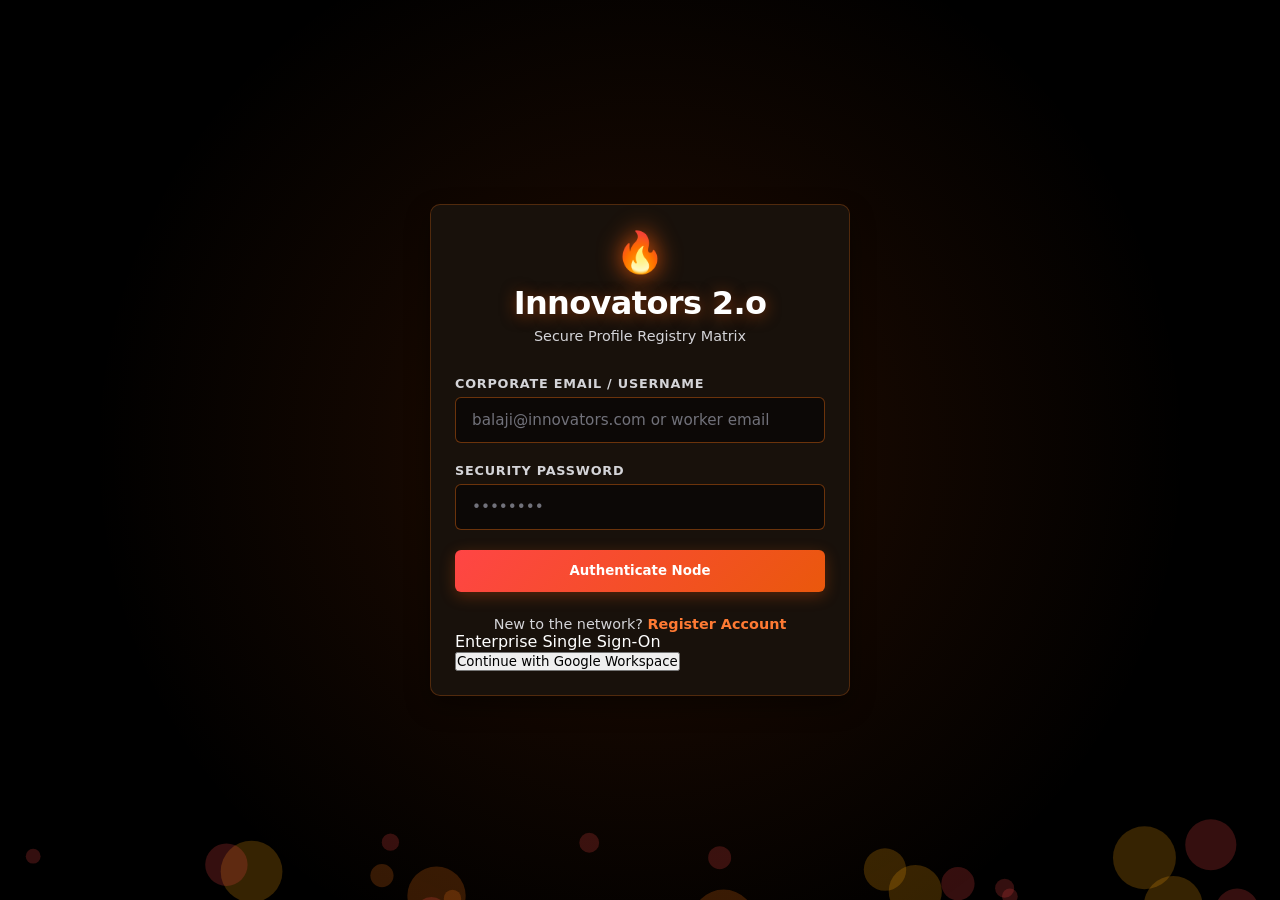
==== commit 447f9df8: "Update index.html" ====
--- a/index.html
+++ b/index.html
@@ -1,45 +1,90 @@
 <!DOCTYPE html>
-<html lang="en">
+<html lang="en" data-theme="dark">
 <head>
     <meta charset="UTF-8">
     <meta name="viewport" content="width=device-width, initial-scale=1.0">
-    <title>Innovators 2.0 - Secure Login</title>
+    <title>Innovators 2.o - Security Gateway Node</title>
     <link rel="stylesheet" href="css/style.css">
 </head>
 <body>
 
+    <div id="toast-container" class="toast-container"></div>
+
     <div class="login-page-wrapper">
+        <canvas id="login-fire-canvas"></canvas>
+        <div class="fire-overlay-glow"></div>
         
-        <canvas id="login-fire-canvas"></canvas>
-        
-        <div class="fire-overlay-glow"></div>
-
-        <div class="login-card animate-fade-in">
+        <div class="glass-card login-card animate-fade-in">
             <div class="login-header">
                 <div class="company-logo-badge">🔥</div>
-                <h1 class="brand-title">INNOVATORS 2.O</h1>
-                <p class="brand-tagline">PRESTIGE ARCHITECTURE GATEWAY</p>
+                <h1 class="brand-title">Innovators 2.o</h1>
+                <p class="brand-tagline">Secure Profile Registry Matrix</p>
+            </div>
+            
+            <div id="login-panel">
+                <form id="login-form" class="auth-form">
+                    <div class="form-group">
+                        <label>Corporate Email / Username</label>
+                        <input type="text" id="login-email" placeholder="balaji@innovators.com or worker email" required autocomplete="off">
+                    </div>
+                    <div class="form-group">
+                        <label>Security Password</label>
+                        <input type="password" id="login-password" placeholder="••••••••" required autocomplete="off">
+                    </div>
+                    <button type="submit" class="primary-btn full-width fire-button">Authenticate Node</button>
+                </form>
+                <p class="panel-switch-text">
+                    New to the network? <a href="#" id="go-to-register">Register Account</a>
+                </p>
             </div>
 
-            <form class="auth-form" onsubmit="event.preventDefault();">
-                <div class="form-group">
-                    <label for="login-email">Identity Matrix (Email)</label>
-                    <input type="email" id="login-email" placeholder="name@company.com" required>
-                </div>
+            <div id="register-panel" class="hidden">
+                <form id="register-form" class="auth-form">
+                    <div class="form-group">
+                        <label>Full Legal Name</label>
+                        <input type="text" id="reg-name" placeholder="Arun Kumar S" required autocomplete="off">
+                    </div>
+                    <div class="form-group">
+                        <label>Corporate Email</label>
+                        <input type="email" id="reg-email" placeholder="username@innovators.com" required autocomplete="off">
+                    </div>
+                    <div class="form-group">
+                        <label>Create Security Password</label>
+                        <input type="password" id="reg-password" placeholder="••••••••" required autocomplete="off">
+                    </div>
+                    <div class="form-group">
+                        <label>Department Core Hub</label>
+                        <input type="text" id="reg-dept" placeholder="Full Stack Core" required autocomplete="off">
+                    </div>
+                    <button type="submit" class="primary-btn full-width register-fire-button">Create Operational Registry Node</button>
+                </form>
+                <p class="panel-switch-text">
+                    Already verified? <a href="#" id="go-to-login">Back to Login Gateway</a>
+                </p>
+            </div>
 
-                <div class="form-group">
-                    <label for="login-password">Access Passphrase</label>
-                    <input type="password" id="login-password" placeholder="••••••••" required>
-                </div>
-
-                <button type="submit" class="primary-btn fire-button">Initialize Authentication</button>
-            </form>
-
-            <p class="panel-switch-text">
-                Unauthorized terminal? <a href="#">Request Credentials</a>
-            </p>
+            <div class="oauth-divider"><span>Enterprise Single Sign-On</span></div>
+            <button type="button" id="btn-google-login" class="google-btn">Continue with Google Workspace</button>
         </div>
     </div>
 
+    <div id="google-modal-portal" class="modal-backdrop hidden">
+        <div class="glass-card modal-window animate-fade-in">
+            <h3 style="color: #FFF; margin-bottom: 0.5rem;">Google Workspace IAM Gateway</h3>
+            <p style="margin-bottom: 1.25rem; color: var(--text-secondary); font-size: 0.85rem; line-height: 1.4;">
+                Enter any Google account email. Logging in with <strong>balaji@innovators.com</strong> grants Head access instantly. Any other email instantly provisions a Worker slot.
+            </p>
+            <form id="google-sso-dynamic-form">
+                <div class="form-group">
+                    <label>Google Mail Address</label>
+                    <input type="email" id="google-sso-email" placeholder="name@yourdomain.com" required autocomplete="off">
+                </div>
+                <button type="submit" class="primary-btn full-width fire-button" style="margin-top: 0.5rem;">Authorize Google Identity</button>
+                <button type="button" class="secondary-btn full-width" id="close-google-modal" style="margin-top: 0.75rem;">Abort Connection</button>
+            </form>
+        </div>
+    </div>
+
+    <script src="js/app.js"></script>
 </body>
 </html>
--- a/css/style.css
+++ b/css/style.css
@@ -3,16 +3,15 @@
    ========================================================================== */
 
 :root {
-    /* Enhanced contrast backgrounds to separate cards from the deep black canvas */
     --bg-primary: #050403;
     --bg-secondary: #18110B; 
     --bg-glass: rgba(28, 20, 14, 0.9);
-    --border-glass: rgba(249, 115, 22, 0.4); /* Made borders brighter for structural definition */
+    --border-glass: rgba(249, 115, 22, 0.4); 
     --primary-color: #EA580C;
     --primary-hover: #FF6B1A;
-    --gold-accent: #FBBF24; /* Elevated gold brightness */
-    --text-main: #FFFFFF;   /* Pure white text base */
-    --text-secondary: #D4D4D8; /* Light gray text for high visibility subtitles */
+    --gold-accent: #FBBF24; 
+    --text-main: #FFFFFF;   
+    --text-secondary: #D4D4D8; 
 }
 
 * { 
@@ -29,7 +28,6 @@
     height: 100vh; 
 }
 
-/* Global Heading Normalization - Forces all topics to stand out in bright white */
 h1, h2, h3, h4, h5, h6 {
     color: #FFFFFF !important;
     font-weight: 700;
@@ -157,7 +155,6 @@
     box-shadow: 0 0 10px rgba(234, 88, 12, 0.4); 
 }
 
-/* Placeholder visibility fix */
 ::placeholder {
     color: #71717A;
     opacity: 1;
@@ -168,6 +165,7 @@
    ========================================================================== */
 
 .primary-btn { 
+    width: 100%;
     background: var(--primary-color); 
     color: #FFFFFF; 
     border: none; 
@@ -210,51 +208,6 @@
 .secondary-btn:hover { 
     background: rgba(255, 255, 255, 0.12); 
     border-color: var(--primary-color);
-}
-
-.google-btn { 
-    width: 100%; 
-    padding: 0.8rem; 
-    background: #FFFFFF; 
-    color: #111827; 
-    border: none; 
-    border-radius: 6px; 
-    font-weight: 700; 
-    cursor: pointer; 
-    margin-top: 1rem; 
-    transition: background 0.2s, box-shadow 0.2s; 
-}
-
-.google-btn:hover { 
-    background: #F4F4F5; 
-    box-shadow: 0 0 15px rgba(255, 255, 255, 0.2);
-}
-
-.oauth-divider { 
-    text-align: center; 
-    margin: 1.75rem 0; 
-    position: relative; 
-}
-
-.oauth-divider::before {
-    content: "";
-    position: absolute;
-    top: 50%;
-    left: 0;
-    width: 100%;
-    height: 1px;
-    background: rgba(249, 115, 22, 0.2);
-    z-index: 1;
-}
-
-.oauth-divider span { 
-    position: relative;
-    background: #18110B; 
-    padding: 0 0.85rem; 
-    color: var(--text-secondary); 
-    font-size: 0.8rem; 
-    font-weight: 600;
-    z-index: 2;
 }
 
 .panel-switch-text { 
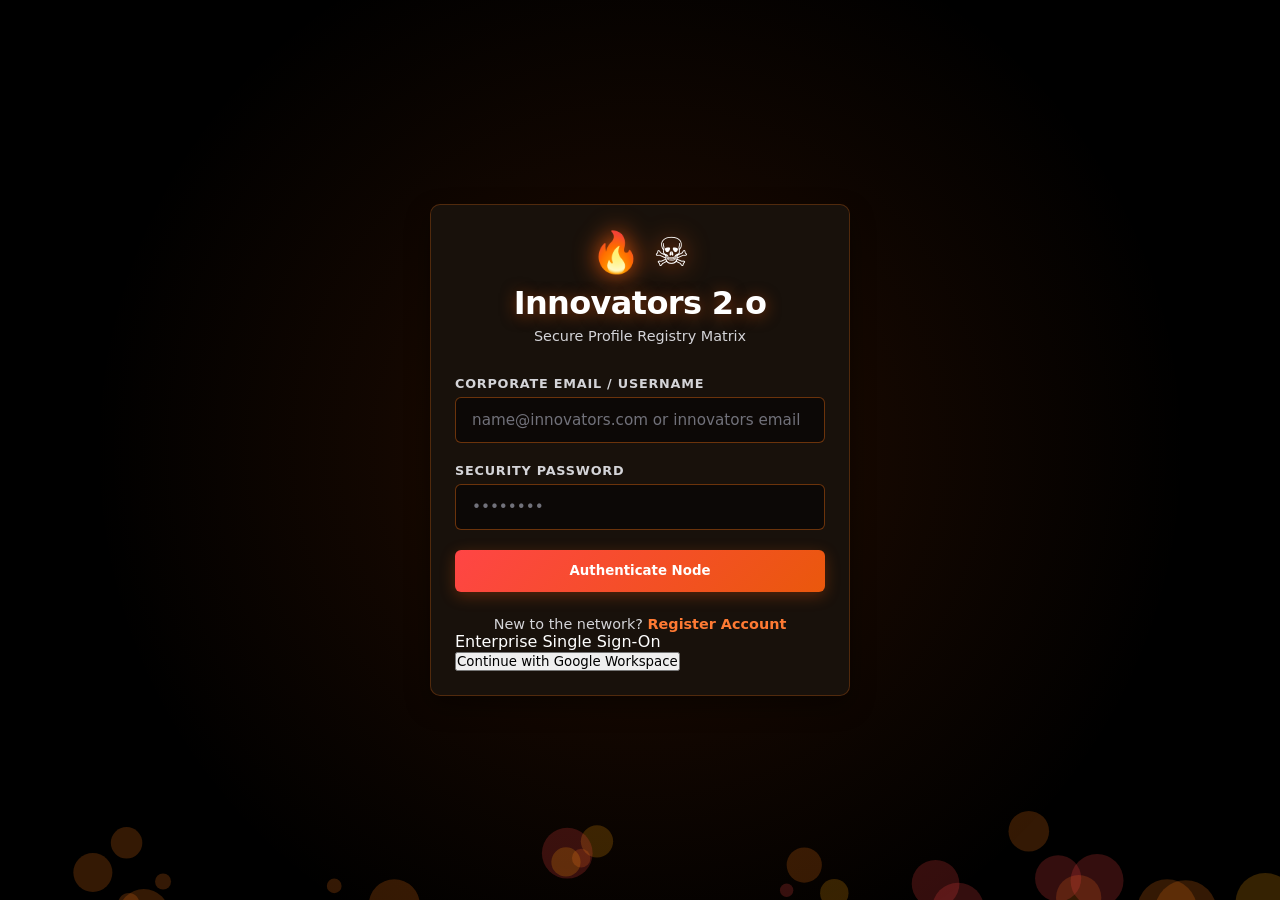
==== commit 4680fafb: "Update index.html" ====
--- a/index.html
+++ b/index.html
@@ -16,7 +16,7 @@
         
         <div class="glass-card login-card animate-fade-in">
             <div class="login-header">
-                <div class="company-logo-badge">🔥</div>
+                <div class="company-logo-badge">🔥 ☠️</div>
                 <h1 class="brand-title">Innovators 2.o</h1>
                 <p class="brand-tagline">Secure Profile Registry Matrix</p>
             </div>
@@ -25,7 +25,7 @@
                 <form id="login-form" class="auth-form">
                     <div class="form-group">
                         <label>Corporate Email / Username</label>
-                        <input type="text" id="login-email" placeholder="balaji@innovators.com or worker email" required autocomplete="off">
+                        <input type="text" id="login-email" placeholder="name@innovators.com or innovators email" required autocomplete="off">
                     </div>
                     <div class="form-group">
                         <label>Security Password</label>
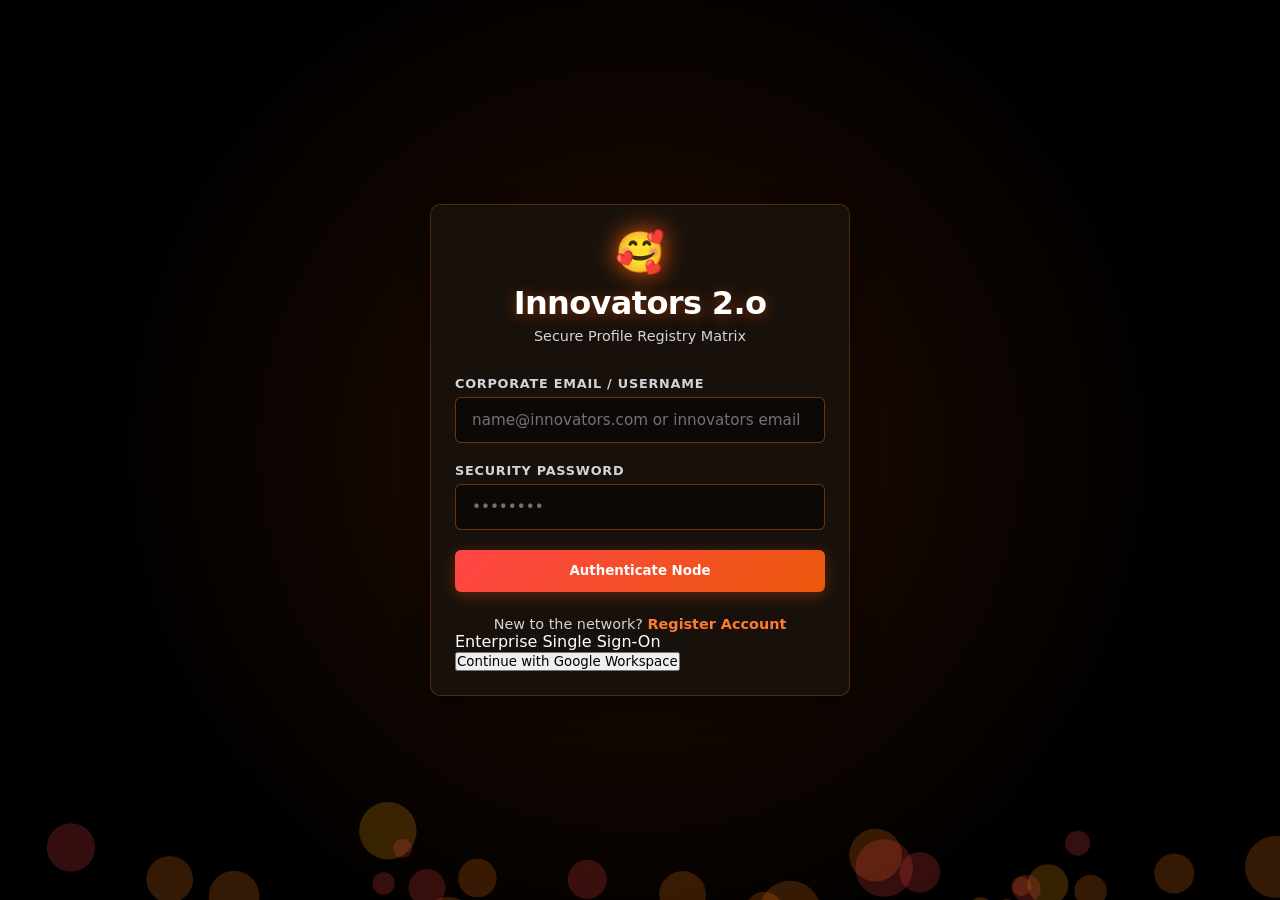
==== commit 04a19b2f: "Update index.html" ====
--- a/index.html
+++ b/index.html
@@ -16,7 +16,7 @@
         
         <div class="glass-card login-card animate-fade-in">
             <div class="login-header">
-                <div class="company-logo-badge">🔥 ☠️</div>
+                <div class="company-logo-badge">🥰</div>
                 <h1 class="brand-title">Innovators 2.o</h1>
                 <p class="brand-tagline">Secure Profile Registry Matrix</p>
             </div>
@@ -42,7 +42,7 @@
                 <form id="register-form" class="auth-form">
                     <div class="form-group">
                         <label>Full Legal Name</label>
-                        <input type="text" id="reg-name" placeholder="Arun Kumar S" required autocomplete="off">
+                        <input type="text" id="reg-name" placeholder="your name" required autocomplete="off">
                     </div>
                     <div class="form-group">
                         <label>Corporate Email</label>
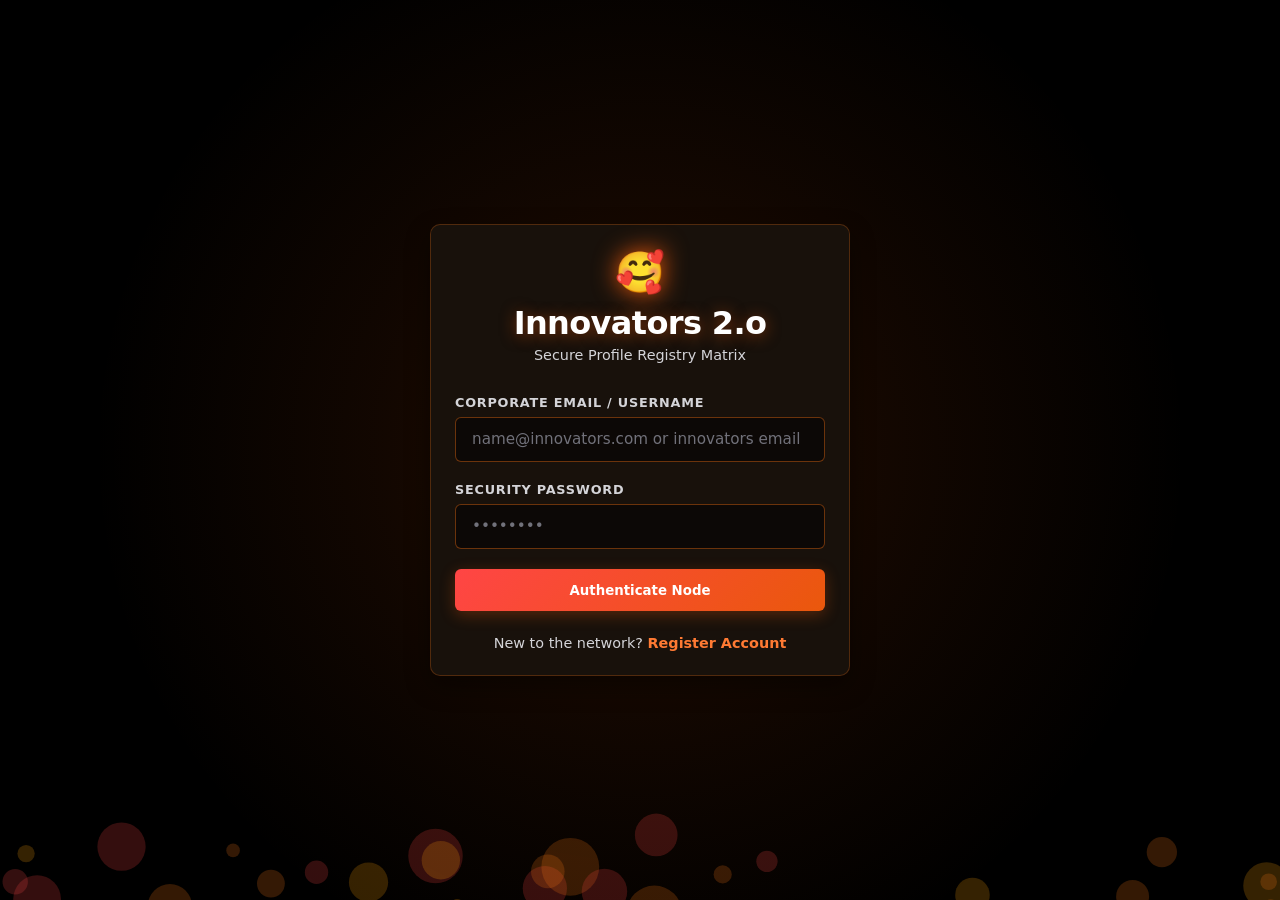
==== commit eab8929a: "Update index.html" ====
--- a/index.html
+++ b/index.html
@@ -63,11 +63,6 @@
                 </p>
             </div>
 
-            <div class="oauth-divider"><span>Enterprise Single Sign-On</span></div>
-            <button type="button" id="btn-google-login" class="google-btn">Continue with Google Workspace</button>
-        </div>
-    </div>
-
     <div id="google-modal-portal" class="modal-backdrop hidden">
         <div class="glass-card modal-window animate-fade-in">
             <h3 style="color: #FFF; margin-bottom: 0.5rem;">Google Workspace IAM Gateway</h3>
